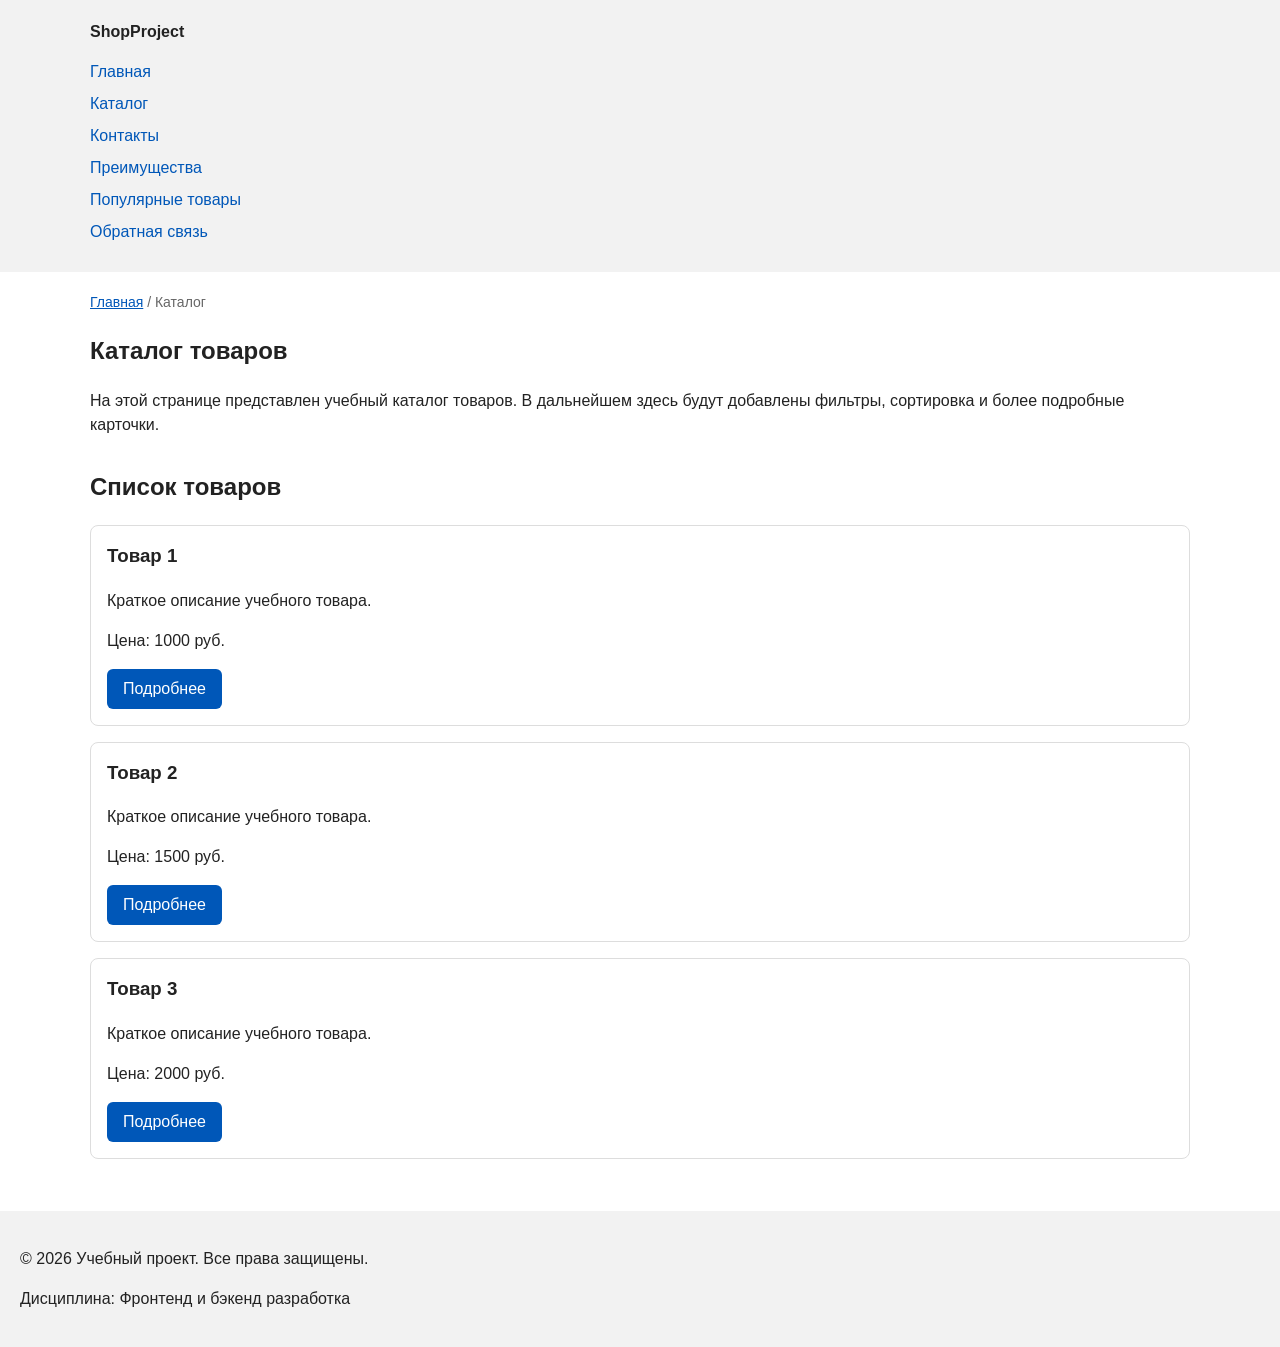
==== catalog.html @ 51036fe6 "feat: add multi-page structure navigation and anchors" ====
<!DOCTYPE html>
<html lang="ru">
<head>
  <meta charset="UTF-8">
  <meta name="viewport" content="width=device-width, initial-scale=1.0">
  <meta name="description" content="Каталог товаров учебного интернет-магазина.">
  <title>Каталог товаров — Учебный интернет-магазин</title>
  <link rel="stylesheet" href="css/style.css">
</head>
<body>
  <header>
    <div class="site-header">
      <a class="site-logo" href="index.html">ShopProject</a>

      <nav class="site-nav" aria-label="Основная навигация">
        <ul class="site-nav__list">
          <li><a href="index.html">Главная</a></li>
          <li><a href="catalog.html">Каталог</a></li>
          <li><a href="contacts.html">Контакты</a></li>
          <li><a href="index.html#advantages">Преимущества</a></li>
          <li><a href="index.html#popular">Популярные товары</a></li>
          <li><a href="index.html#contacts">Обратная связь</a></li>
        </ul>
      </nav>
    </div>
  </header>

  <main>
    <nav class="breadcrumbs" aria-label="Хлебные крошки">
      <a href="index.html">Главная</a>
      <span>Каталог</span>
    </nav>

    <section class="section">
      <h1>Каталог товаров</h1>
      <p>
        На этой странице представлен учебный каталог товаров.
        В дальнейшем здесь будут добавлены фильтры, сортировка и более
        подробные карточки.
      </p>
    </section>

    <section class="section">
      <h2>Список товаров</h2>

      <article class="product-card">
        <h3>Товар 1</h3>
        <p>Краткое описание учебного товара.</p>
        <p>Цена: 1000 руб.</p>
        <a class="button" href="index.html#popular">Подробнее</a>
      </article>

      <article class="product-card">
        <h3>Товар 2</h3>
        <p>Краткое описание учебного товара.</p>
        <p>Цена: 1500 руб.</p>
        <a class="button" href="index.html#popular">Подробнее</a>
      </article>

      <article class="product-card">
        <h3>Товар 3</h3>
        <p>Краткое описание учебного товара.</p>
        <p>Цена: 2000 руб.</p>
        <a class="button" href="index.html#popular">Подробнее</a>
      </article>
    </section>
  </main>

  <footer>
    <p>&copy; 2026 Учебный проект. Все права защищены.</p>
    <p>Дисциплина: Фронтенд и бэкенд разработка</p>
  </footer>
</body>
</html>
---- css/style.css ----
html {
  scroll-behavior: smooth;
}

/* ===============================
  1. Переменные проекта
   =============================== */

:root {
  /* Основные цвета проекта */
  --color-bg: #ffffff;
  --color-text: #222222;
  --color-muted: #666666;
  --color-primary: #0057b8;
  --color-primary-dark: #003f86;
  --color-border: #dddddd;
  --color-surface: #f7f7f7;
  --color-surface-accent: #eef5ff;
  --color-danger: #b00020;
  --color-success: #168a2f;
  --color-success-bg: #eefaf0;
  --color-white: #ffffff;

  /* Отступы */
  --space-xs: 4px;
  --space-sm: 8px;
  --space-md: 16px;
  --space-lg: 24px;
  --space-xl: 32px;

  /* Скругления */
  --radius-sm: 6px;
  --radius-md: 8px;
  --radius-lg: 12px;

  /* Размеры */
  --container-width: 1100px;
}


/* ===============================
  2. Базовые стили
   =============================== */

* {
  box-sizing: border-box;
}

body {
  margin: 0;
  font-family: Arial, sans-serif;
  line-height: 1.5;
  color: var(--color-text);
  background-color: var(--color-bg);
}

header,
main,
footer {
  padding: var(--space-lg);
}

header {
  background-color: var(--color-surface);
}

footer {
  background-color: var(--color-surface);
}

/* ===============================
  3. Общие элементы интерфейса
   =============================== */

a {
  color: var(--color-primary);
}

a:hover {
  color: var(--color-primary-dark);
}

a:focus-visible {
  outline: 2px solid var(--color-primary);
  outline-offset: 3px;
}

.button {
  display: inline-block;
  padding: var(--space-sm) var(--space-md);
  color: var(--color-white);
  background-color: var(--color-primary);
  text-decoration: none;
  border: none;
  border-radius: var(--radius-sm);
  cursor: pointer;
}

.button:hover {
  background-color: var(--color-primary-dark);
}

.button:focus-visible {
  outline: 2px solid var(--color-primary);
  outline-offset: 3px;
}

.button:disabled {
  opacity: 0.6;
  cursor: not-allowed;
}


/* ===============================
  4. Компоненты страницы
   =============================== */

.hero {
  max-width: var(--container-width);
  margin: 0 auto var(--space-xl);
  padding: var(--space-xl) var(--space-lg);
  background-color: var(--color-surface-accent);
  border-radius: var(--radius-lg);
}

.section {
  max-width: var(--container-width);
  margin: 0 auto var(--space-xl);
}

.section h2 {
  margin-top: 0;
}

.product-card {
  margin-bottom: var(--space-md);
  padding: var(--space-md);
  border: 1px solid var(--color-border);
  border-radius: var(--radius-md);
  background-color: var(--color-bg);
}

.product-card:hover {
  border-color: var(--color-primary);
}

.product-card h3 {
  margin-top: 0;
}

.aside-info {
  max-width: var(--container-width);
  margin: 0 auto var(--space-xl);
  padding: var(--space-md);
  border-left: 4px solid var(--color-primary);
  background-color: var(--color-surface);
}


/* ===============================
  5. Форма и модальное окно
   =============================== */


.order-dialog {
  width: min(100% - 32px, 560px);
  padding: var(--space-lg);
  border: none;
  border-radius: var(--radius-lg);
}

.order-dialog::backdrop {
  background-color: rgba(0, 0, 0, 0.5);
}

.form-field {
  margin-bottom: var(--space-md);
}

.form-field label {
  display: block;
  margin-bottom: var(--space-xs);
}

.form-field input,
.form-field select,
.form-field textarea {
  width: 100%;
  padding: 10px 12px;
  border: 1px solid var(--color-border);
  border-radius: var(--radius-sm);
  font: inherit;
}

.form-field input[type="checkbox"] {
  width: auto;
}

.form-field small {
  display: block;
  margin-top: var(--space-xs);
  color: var(--color-muted);
}

.form-field input:hover,
.form-field select:hover,
.form-field textarea:hover {
  border-color: var(--color-primary);
}

.form-field input:focus-visible,
.form-field select:focus-visible,
.form-field textarea:focus-visible,
.form-actions button:focus-visible {
  outline: 2px solid var(--color-primary);
  outline-offset: 3px;
}

[aria-invalid="true"] {
  border-color: var(--color-danger);
}

.success-message {
  max-width: var(--container-width);
  margin: var(--space-lg) auto;
  padding: var(--space-md);
  border-left: 4px solid var(--color-success);
  background-color: var(--color-success-bg);
}


section {
  margin-bottom: 24px;
}

section h2 {
  margin-top: 0;
}


/*
  Задаём внутренние отступы для основных областей страницы.
  Это делает содержимое визуально отделённым от краёв окна браузера.
*/
header,
main,
footer {
  padding: 20px;
}

/*
  Оформляем шапку страницы.
  Пока используется простой светло-серый фон.
*/
header {
  background-color: #f2f2f2;
}

/*
  Оформляем подвал страницы тем же фоном,
  чтобы визуально отделить его от основного содержимого.
*/
footer {
  background-color: #f2f2f2;
}

/*
  Ограничиваем ширину содержимого шапки,
  чтобы оно не растягивалось слишком сильно на широких экранах.
*/
.site-header {
  max-width: 1100px;
  margin: 0 auto;
}

/*
  Оформляем текстовый логотип.
*/
.site-logo {
  font-weight: bold;
  text-decoration: none;
  color: #222222;
}

/*
  Убираем стандартные отступы и маркеры списка навигации.
*/
.site-nav__list {
  padding: 0;
  margin: 16px 0 0;
  list-style: none;
}

/*
  Добавляем расстояние между пунктами меню.
*/
.site-nav__list li {
  margin-bottom: 8px;
}

/*
  Оформляем ссылки меню.
*/
.site-nav__list a {
  color: #0057b8;
  text-decoration: none;
}

/*
  При наведении мыши подчёркиваем ссылку.
  Подробно состояния интерфейса будут рассмотрены в практической работе 1.7.
*/
.site-nav__list a:hover {
  text-decoration: underline;
}


/*
  Кнопки формы.
*/
.form-actions {
  display: flex;
  gap: 12px;
  margin-top: 20px;
}


.breadcrumbs {
  max-width: var(--container-width);
  margin: 0 auto var(--space-md);
  font-size: 14px;
  color: var(--color-muted);
}

.breadcrumbs a {
  color: var(--color-primary);
}

.breadcrumbs span::before {
  content: " / ";
  color: var(--color-muted);
}

:target {
  outline: 2px dashed var(--color-primary);
  outline-offset: 4px;
}
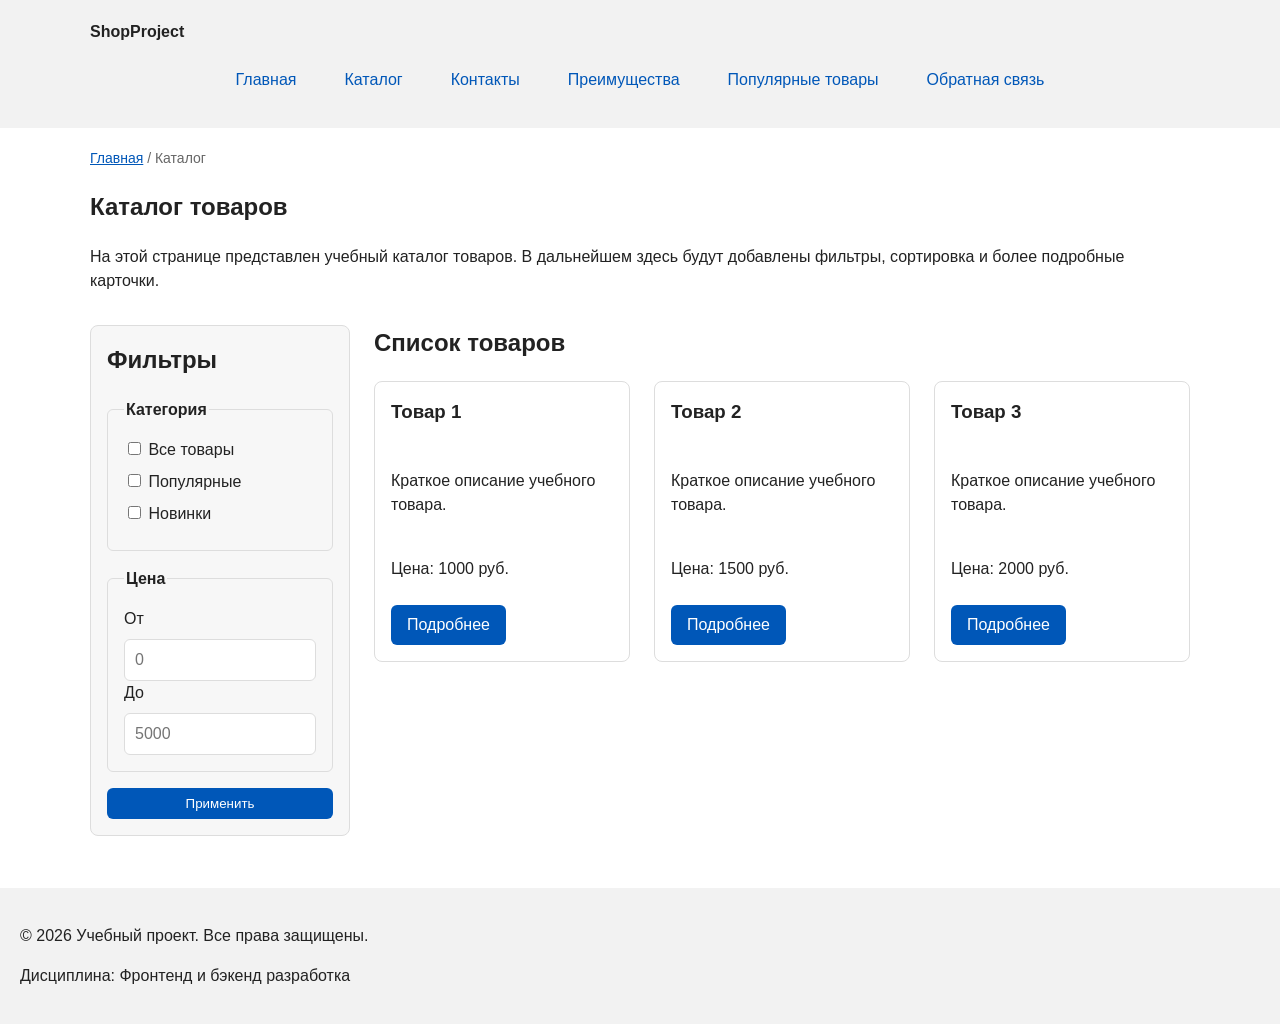
==== commit 384f350f: "feat: add flex navigation and grid catalog layout" ====
--- a/catalog.html
+++ b/catalog.html
@@ -40,30 +40,73 @@
       </p>
     </section>
 
-    <section class="section">
-      <h2>Список товаров</h2>
+    <section class="catalog-layout">
+      <aside class="catalog-filters">
+        <h2>Фильтры</h2>
 
-      <article class="product-card">
-        <h3>Товар 1</h3>
-        <p>Краткое описание учебного товара.</p>
-        <p>Цена: 1000 руб.</p>
-        <a class="button" href="index.html#popular">Подробнее</a>
-      </article>
+        <form class="filters-form" action="#" method="get">
+          <fieldset>
+            <legend>Категория</legend>
 
-      <article class="product-card">
-        <h3>Товар 2</h3>
-        <p>Краткое описание учебного товара.</p>
-        <p>Цена: 1500 руб.</p>
-        <a class="button" href="index.html#popular">Подробнее</a>
-      </article>
+            <label>
+              <input type="checkbox" name="category" value="all">
+              Все товары
+            </label>
 
-      <article class="product-card">
-        <h3>Товар 3</h3>
-        <p>Краткое описание учебного товара.</p>
-        <p>Цена: 2000 руб.</p>
-        <a class="button" href="index.html#popular">Подробнее</a>
-      </article>
+            <label>
+              <input type="checkbox" name="category" value="popular">
+              Популярные
+            </label>
+
+            <label>
+              <input type="checkbox" name="category" value="new">
+              Новинки
+            </label>
+          </fieldset>
+
+          <fieldset>
+            <legend>Цена</legend>
+
+            <label for="price-from">От</label>
+            <input id="price-from" name="price-from" type="number" min="0" placeholder="0">
+
+            <label for="price-to">До</label>
+            <input id="price-to" name="price-to" type="number" min="0" placeholder="5000">
+          </fieldset>
+
+          <button class="button" type="submit">Применить</button>
+        </form>
+      </aside>
+
+      <section class="catalog-products">
+        <h2>Список товаров</h2>
+
+        <div class="products-grid">
+          <article class="product-card">
+            <h3>Товар 1</h3>
+            <p>Краткое описание учебного товара.</p>
+            <p>Цена: 1000 руб.</p>
+            <a class="button" href="index.html#popular">Подробнее</a>
+          </article>
+
+          <article class="product-card">
+            <h3>Товар 2</h3>
+            <p>Краткое описание учебного товара.</p>
+            <p>Цена: 1500 руб.</p>
+            <a class="button" href="index.html#popular">Подробнее</a>
+          </article>
+
+          <article class="product-card">
+            <h3>Товар 3</h3>
+            <p>Краткое описание учебного товара.</p>
+            <p>Цена: 2000 руб.</p>
+            <a class="button" href="index.html#popular">Подробнее</a>
+          </article>
+        </div>
+      </section>
     </section>
+
+
   </main>
 
   <footer>
--- a/css/style.css
+++ b/css/style.css
@@ -132,13 +132,80 @@
   margin-top: 0;
 }
 
+.catalog-layout {
+  max-width: var(--container-width);
+  margin: 0 auto var(--space-xl);
+  display: grid;
+  grid-template-columns: 260px 1fr;
+  grid-template-areas: "filters products";
+  gap: var(--space-lg);
+}
+
+.catalog-filters {
+  grid-area: filters;
+  padding: var(--space-md);
+  border: 1px solid var(--color-border);
+  border-radius: var(--radius-md);
+  background-color: var(--color-surface);
+}
+
+.catalog-products {
+  grid-area: products;
+}
+
+.filters-form {
+  display: grid;
+  gap: var(--space-md);
+}
+
+.filters-form fieldset {
+  margin: 0;
+  padding: var(--space-md);
+  border: 1px solid var(--color-border);
+  border-radius: var(--radius-sm);
+}
+
+.filters-form legend {
+  font-weight: 700;
+}
+
+.filters-form label {
+  display: block;
+  margin-bottom: var(--space-sm);
+}
+
+.filters-form input[type="number"] {
+  width: 100%;
+  padding: 8px 10px;
+  border: 1px solid var(--color-border);
+  border-radius: var(--radius-sm);
+  font: inherit;
+}
+
+
+.products-grid {
+  display: grid;
+  grid-template-columns: repeat(3, 1fr);
+  gap: var(--space-lg);
+}
+
+
 .product-card {
-  margin-bottom: var(--space-md);
+  display: flex;
+  flex-direction: column;
+  gap: var(--space-sm);
+  margin-bottom: 0;
   padding: var(--space-md);
   border: 1px solid var(--color-border);
   border-radius: var(--radius-md);
   background-color: var(--color-bg);
 }
+
+.product-card .button {
+  margin-top: auto;
+  align-self: flex-start;
+}
+
 
 .product-card:hover {
   border-color: var(--color-primary);
@@ -286,10 +353,16 @@
   Убираем стандартные отступы и маркеры списка навигации.
 */
 .site-nav__list {
+  display: flex;
+  flex-wrap: wrap;
+  justify-content: center;
+  align-items: center;
+  gap: var(--space-md);
   padding: 0;
-  margin: 16px 0 0;
+  margin: var(--space-md) 0 0;
   list-style: none;
 }
+
 
 /*
   Добавляем расстояние между пунктами меню.
@@ -298,21 +371,19 @@
   margin-bottom: 8px;
 }
 
-/*
-  Оформляем ссылки меню.
-*/
 .site-nav__list a {
-  color: #0057b8;
+  display: inline-block;
+  padding: var(--space-sm) var(--space-md);
+  color: var(--color-primary);
   text-decoration: none;
-}
-
-/*
-  При наведении мыши подчёркиваем ссылку.
-  Подробно состояния интерфейса будут рассмотрены в практической работе 1.7.
-*/
+  border-radius: var(--radius-sm);
+}
+
 .site-nav__list a:hover {
-  text-decoration: underline;
-}
+  color: var(--color-white);
+  background-color: var(--color-primary);
+}
+
 
 
 /*
